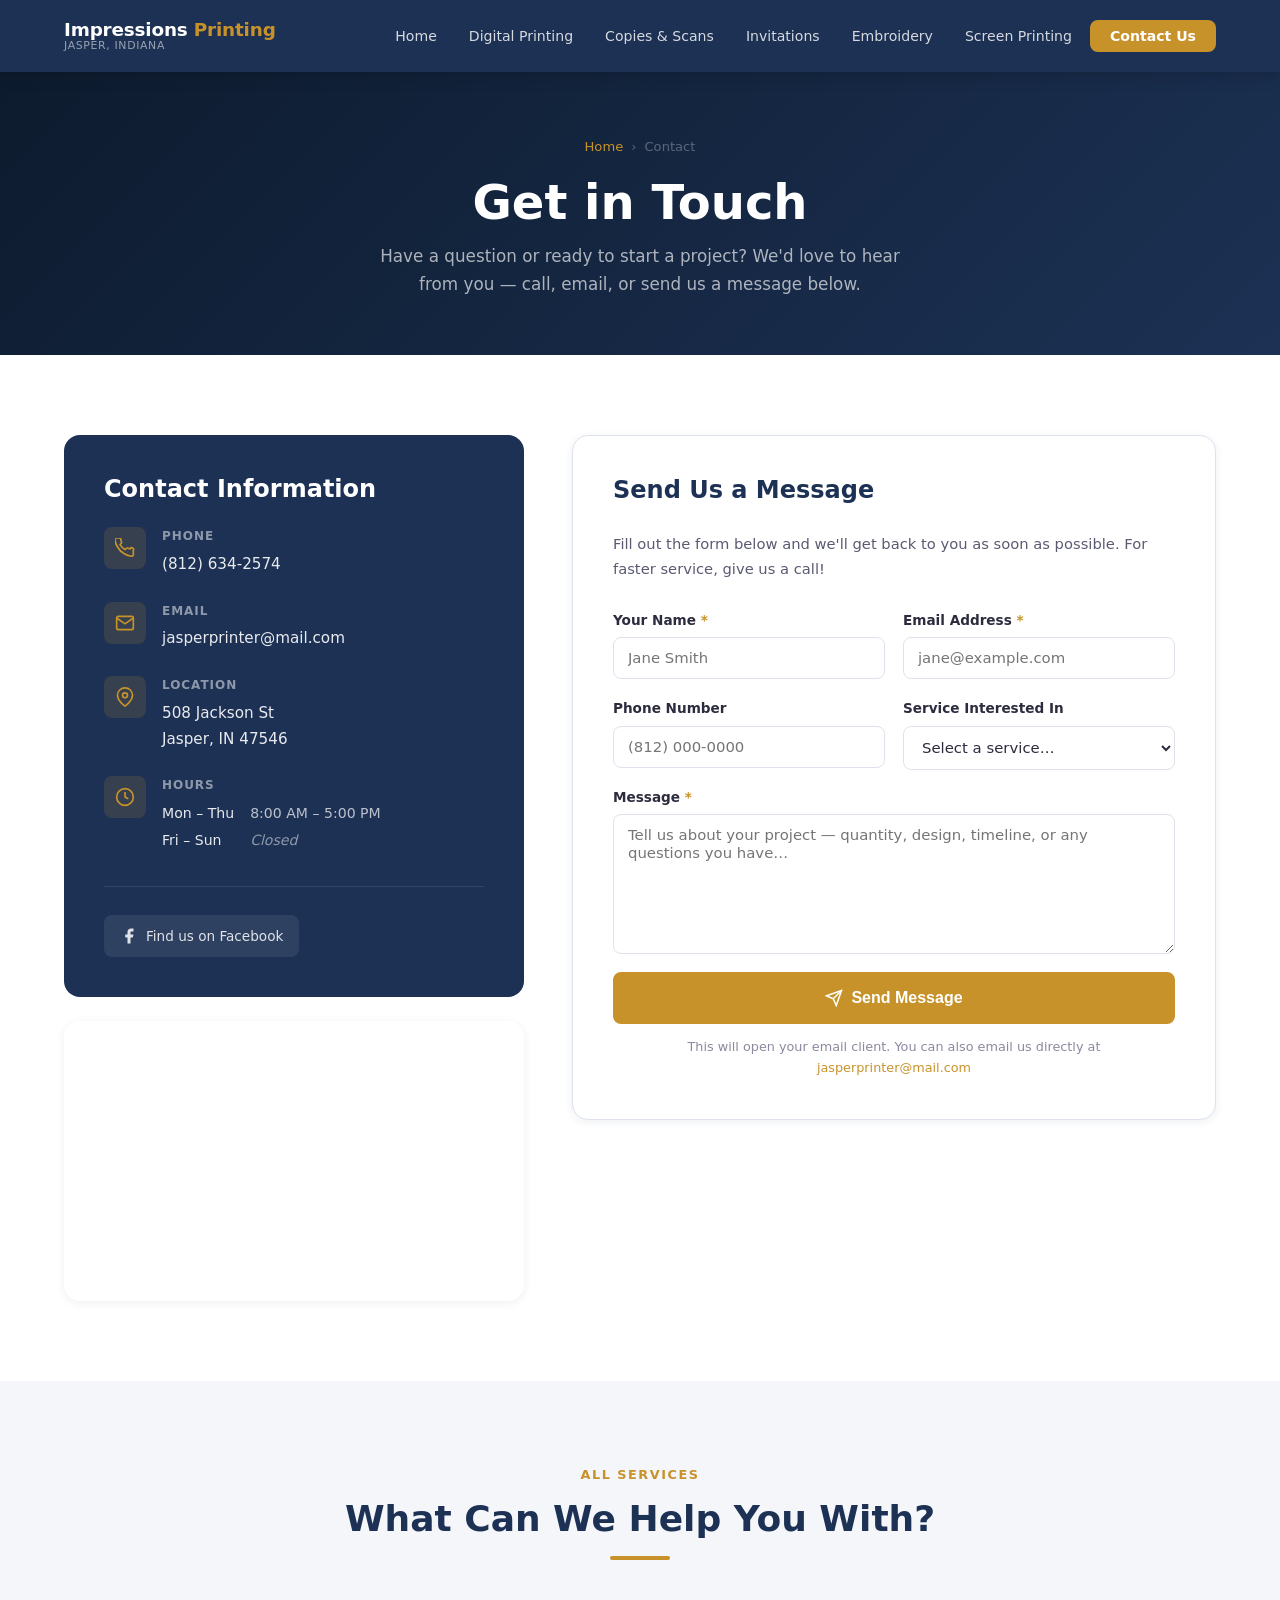
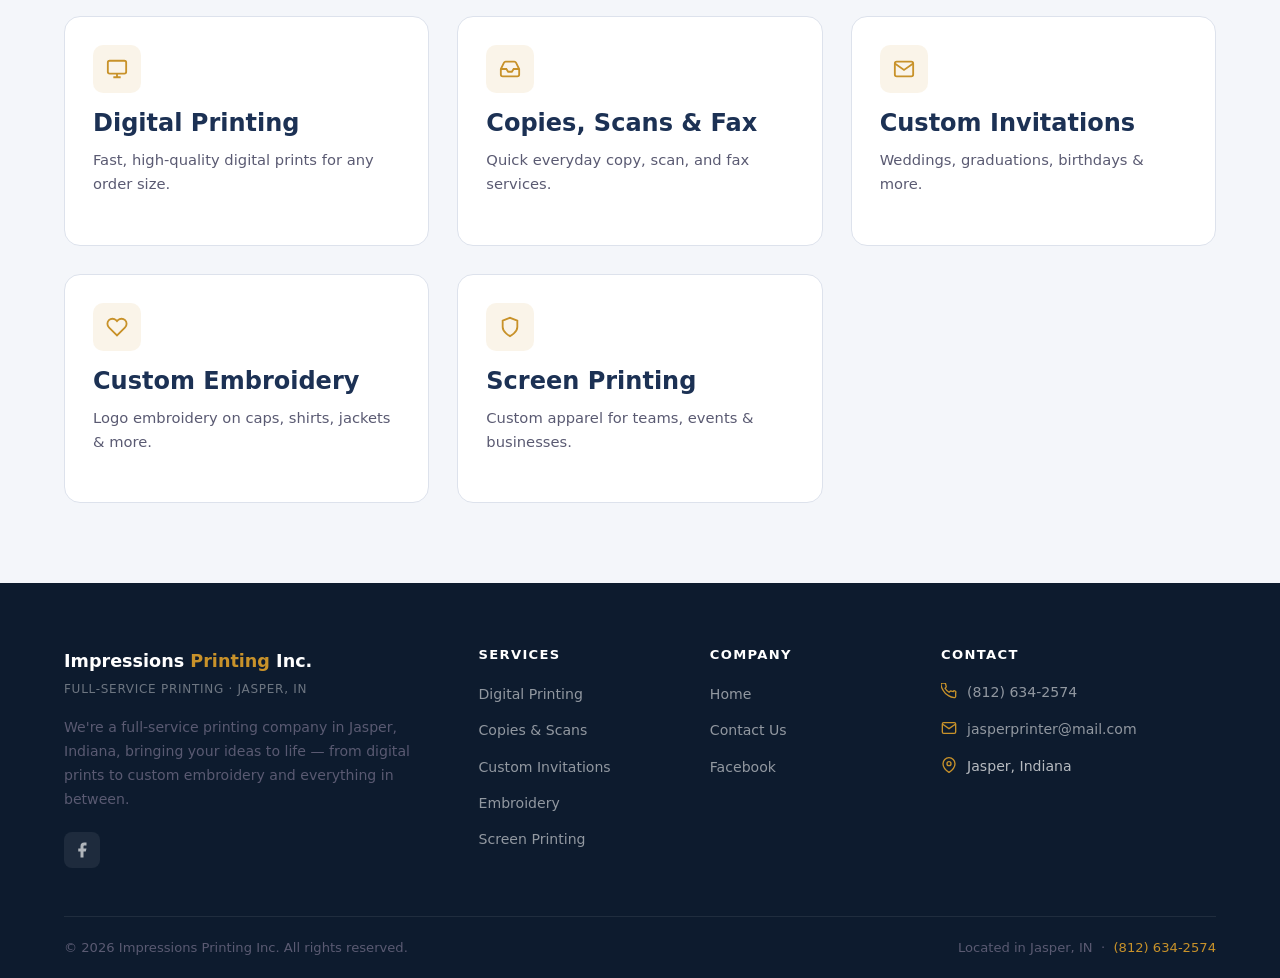
==== contact.html @ 78465566 "Add files via upload" ====
<!DOCTYPE html>
<html lang="en">
<head>
  <meta charset="UTF-8" />
  <meta name="viewport" content="width=device-width, initial-scale=1.0" />
  <title>Contact Us — Impressions Printing Inc.</title>
  <meta name="description" content="Contact Impressions Printing Inc. in Jasper, IN. Call (812) 634-2574, email jasperprinter@mail.com, or send us a message online." />
  <link rel="stylesheet" href="css/style.css" />
  <link rel="stylesheet" href="css/contact.css" />
</head>
<body>

  <!-- ── Navigation ──────────────────────────────────────── -->
  <nav class="nav" role="navigation" aria-label="Main navigation">
    <div class="container nav__inner">
      <a href="index.html" class="nav__brand">
        <span class="nav__brand-name">Impressions <span>Printing</span></span>
        <span class="nav__brand-tagline">Jasper, Indiana</span>
      </a>
      <ul class="nav__links" role="list">
        <li><a href="index.html">Home</a></li>
        <li><a href="digital-printing.html">Digital Printing</a></li>
        <li><a href="copies-scans-fax.html">Copies &amp; Scans</a></li>
        <li><a href="invitations.html">Invitations</a></li>
        <li><a href="embroidery.html">Embroidery</a></li>
        <li><a href="screen-printing.html">Screen Printing</a></li>
        <li><a href="contact.html" class="nav__cta active">Contact Us</a></li>
      </ul>
      <button class="nav__hamburger" id="hamburger" aria-label="Open menu" aria-expanded="false">
        <span></span><span></span><span></span>
      </button>
    </div>
  </nav>
  <div class="nav__mobile" id="mobileNav">
    <a href="index.html">Home</a>
    <a href="digital-printing.html">Digital Printing</a>
    <a href="copies-scans-fax.html">Copies &amp; Scans</a>
    <a href="invitations.html">Invitations</a>
    <a href="embroidery.html">Embroidery</a>
    <a href="screen-printing.html">Screen Printing</a>
    <a href="contact.html" class="active">Contact Us</a>
  </div>

  <!-- ── Page Hero ───────────────────────────────────────── -->
  <section class="page-hero">
    <div class="container">
      <nav class="breadcrumb" aria-label="Breadcrumb">
        <a href="index.html">Home</a>
        <span>›</span>
        <span>Contact</span>
      </nav>
      <h1>Get in Touch</h1>
      <p class="page-hero__sub">Have a question or ready to start a project? We'd love to hear from you — call, email, or send us a message below.</p>
    </div>
  </section>

  <!-- ── Contact Layout ──────────────────────────────────── -->
  <section class="section">
    <div class="container">
      <div class="contact-layout">

        <!-- Contact Info -->
        <div class="fade-in">
          <div class="contact-info-card">
            <h3>Contact Information</h3>

            <div class="contact-info-item">
              <div class="contact-info-item__icon">
                <svg width="20" height="20" fill="none" stroke="currentColor" stroke-width="2" viewBox="0 0 24 24"><path d="M22 16.92v3a2 2 0 01-2.18 2 19.79 19.79 0 01-8.63-3.07A19.5 19.5 0 013.07 10.8 19.79 19.79 0 01-.01 2.18 2 2 0 012 0h3a2 2 0 012 1.72c.127.96.361 1.903.7 2.81a2 2 0 01-.45 2.11L6.09 7.91a16 16 0 006 6l1.27-1.27a2 2 0 012.11-.45c.907.339 1.85.573 2.81.7A2 2 0 0122 14.92v2z"/></svg>
              </div>
              <div class="contact-info-item__content">
                <label>Phone</label>
                <a href="tel:8126342574">(812) 634-2574</a>
              </div>
            </div>

            <div class="contact-info-item">
              <div class="contact-info-item__icon">
                <svg width="20" height="20" fill="none" stroke="currentColor" stroke-width="2" viewBox="0 0 24 24"><path d="M4 4h16c1.1 0 2 .9 2 2v12c0 1.1-.9 2-2 2H4c-1.1 0-2-.9-2-2V6c0-1.1.9-2 2-2z"/><polyline points="22,6 12,13 2,6"/></svg>
              </div>
              <div class="contact-info-item__content">
                <label>Email</label>
                <a href="mailto:jasperprinter@mail.com">jasperprinter@mail.com</a>
              </div>
            </div>

            <div class="contact-info-item">
              <div class="contact-info-item__icon">
                <svg width="20" height="20" fill="none" stroke="currentColor" stroke-width="2" viewBox="0 0 24 24"><path d="M21 10c0 7-9 13-9 13s-9-6-9-13a9 9 0 0118 0z"/><circle cx="12" cy="10" r="3"/></svg>
              </div>
              <div class="contact-info-item__content">
                <label>Location</label>
                <a href="https://maps.google.com/?q=508+Jackson+St,+Jasper,+IN+47546" target="_blank" rel="noopener" style="color:rgba(255,255,255,0.9); line-height:1.5;">
                  508 Jackson St<br>Jasper, IN 47546
                </a>
              </div>
            </div>

            <div class="contact-info-item">
              <div class="contact-info-item__icon">
                <svg width="20" height="20" fill="none" stroke="currentColor" stroke-width="2" viewBox="0 0 24 24"><circle cx="12" cy="12" r="10"/><polyline points="12 6 12 12 16 14"/></svg>
              </div>
              <div class="contact-info-item__content">
                <label>Hours</label>
                <table style="font-size:0.88rem; border-collapse:collapse; line-height:1.9;">
                  <tr><td style="color:rgba(255,255,255,0.9); padding-right:16px;">Mon – Thu</td><td style="color:rgba(255,255,255,0.7);">8:00 AM – 5:00 PM</td></tr>
                  <tr><td style="color:rgba(255,255,255,0.9);">Fri – Sun</td><td style="color:rgba(255,255,255,0.5); font-style:italic;">Closed</td></tr>
                </table>
              </div>
            </div>

            <div class="social-row">
              <a href="https://www.facebook.com/jasperprinter" target="_blank" rel="noopener" class="social-btn">
                <svg width="18" height="18" fill="currentColor" viewBox="0 0 24 24"><path d="M18 2h-3a5 5 0 00-5 5v3H7v4h3v8h4v-8h3l1-4h-4V7a1 1 0 011-1h3z"/></svg>
                Find us on Facebook
              </a>
            </div>
          </div>

          <!-- Google Maps Embed (no API key required) -->
          <div style="margin-top: 24px; border-radius: var(--radius-lg); overflow: hidden; box-shadow: var(--shadow-sm);">
            <iframe
              src="https://www.google.com/maps?q=508+Jackson+St,+Jasper,+IN+47546&output=embed"
              width="100%"
              height="280"
              style="border:0; display:block;"
              allowfullscreen=""
              loading="lazy"
              referrerpolicy="no-referrer-when-downgrade"
              title="Impressions Printing Inc. — 508 Jackson St, Jasper, IN">
            </iframe>
          </div>
        </div>

        <!-- Contact Form -->
        <div class="contact-form-card fade-in">
          <h3>Send Us a Message</h3>
          <p style="margin-bottom: 28px; font-size: 0.92rem;">Fill out the form below and we'll get back to you as soon as possible. For faster service, give us a call!</p>

          <form id="contactForm" novalidate>
            <div class="form-row">
              <div class="form-group">
                <label for="name">Your Name <span style="color: var(--accent)">*</span></label>
                <input type="text" id="name" name="name" placeholder="Jane Smith" required autocomplete="name" />
              </div>
              <div class="form-group">
                <label for="email">Email Address <span style="color: var(--accent)">*</span></label>
                <input type="email" id="email" name="email" placeholder="jane@example.com" required autocomplete="email" />
              </div>
            </div>

            <div class="form-row">
              <div class="form-group">
                <label for="phone">Phone Number</label>
                <input type="tel" id="phone" name="phone" placeholder="(812) 000-0000" autocomplete="tel" />
              </div>
              <div class="form-group">
                <label for="service">Service Interested In</label>
                <select id="service" name="service">
                  <option value="" disabled selected>Select a service…</option>
                  <option value="Digital Printing">Digital Printing</option>
                  <option value="Copies / Scans / Fax">Copies, Scans &amp; Fax</option>
                  <option value="Custom Invitations">Custom Invitations</option>
                  <option value="Embroidery">Embroidery</option>
                  <option value="Screen Printing">Screen Printing</option>
                  <option value="Other">Other / General Inquiry</option>
                </select>
              </div>
            </div>

            <div class="form-group">
              <label for="message">Message <span style="color: var(--accent)">*</span></label>
              <textarea id="message" name="message" placeholder="Tell us about your project — quantity, design, timeline, or any questions you have…" required></textarea>
            </div>

            <div class="form-submit">
              <button type="submit" class="btn btn-primary" style="width: 100%; justify-content: center; padding: 15px 32px; font-size: 1rem;">
                <svg width="18" height="18" fill="none" stroke="currentColor" stroke-width="2" viewBox="0 0 24 24"><line x1="22" y1="2" x2="11" y2="13"/><polygon points="22 2 15 22 11 13 2 9 22 2"/></svg>
                Send Message
              </button>
            </div>

            <p style="font-size: 0.8rem; color: var(--text-light); margin-top: 12px; text-align: center;">
              This will open your email client. You can also email us directly at <a href="mailto:jasperprinter@mail.com" style="color: var(--accent)">jasperprinter@mail.com</a>
            </p>
          </form>
        </div>

      </div>
    </div>
  </section>

  <!-- ── Services Reminder ───────────────────────────────── -->
  <section class="section section--light">
    <div class="container">
      <div class="section-header fade-in">
        <span class="eyebrow">All Services</span>
        <h2>What Can We Help You With?</h2>
        <div class="divider"></div>
      </div>
      <div class="services-grid">
        <a href="digital-printing.html" class="service-card fade-in" style="text-decoration:none;">
          <div class="service-card__body">
            <div class="service-card__icon"><svg width="22" height="22" fill="none" stroke="currentColor" stroke-width="2" viewBox="0 0 24 24"><rect x="2" y="3" width="20" height="14" rx="2"/><path d="M8 21h8M12 17v4"/></svg></div>
            <h3>Digital Printing</h3>
            <p>Fast, high-quality digital prints for any order size.</p>
          </div>
        </a>
        <a href="copies-scans-fax.html" class="service-card fade-in" style="text-decoration:none;">
          <div class="service-card__body">
            <div class="service-card__icon"><svg width="22" height="22" fill="none" stroke="currentColor" stroke-width="2" viewBox="0 0 24 24"><polyline points="22 12 16 12 14 15 10 15 8 12 2 12"/><path d="M5.45 5.11L2 12v6a2 2 0 002 2h16a2 2 0 002-2v-6l-3.45-6.89A2 2 0 0016.76 4H7.24a2 2 0 00-1.79 1.11z"/></svg></div>
            <h3>Copies, Scans &amp; Fax</h3>
            <p>Quick everyday copy, scan, and fax services.</p>
          </div>
        </a>
        <a href="invitations.html" class="service-card fade-in" style="text-decoration:none;">
          <div class="service-card__body">
            <div class="service-card__icon"><svg width="22" height="22" fill="none" stroke="currentColor" stroke-width="2" viewBox="0 0 24 24"><path d="M4 4h16c1.1 0 2 .9 2 2v12c0 1.1-.9 2-2 2H4c-1.1 0-2-.9-2-2V6c0-1.1.9-2 2-2z"/><polyline points="22,6 12,13 2,6"/></svg></div>
            <h3>Custom Invitations</h3>
            <p>Weddings, graduations, birthdays &amp; more.</p>
          </div>
        </a>
        <a href="embroidery.html" class="service-card fade-in" style="text-decoration:none;">
          <div class="service-card__body">
            <div class="service-card__icon"><svg width="22" height="22" fill="none" stroke="currentColor" stroke-width="2" viewBox="0 0 24 24"><path d="M20.84 4.61a5.5 5.5 0 00-7.78 0L12 5.67l-1.06-1.06a5.5 5.5 0 00-7.78 7.78l1.06 1.06L12 21.23l7.78-7.78 1.06-1.06a5.5 5.5 0 000-7.78z"/></svg></div>
            <h3>Custom Embroidery</h3>
            <p>Logo embroidery on caps, shirts, jackets &amp; more.</p>
          </div>
        </a>
        <a href="screen-printing.html" class="service-card fade-in" style="text-decoration:none;">
          <div class="service-card__body">
            <div class="service-card__icon"><svg width="22" height="22" fill="none" stroke="currentColor" stroke-width="2" viewBox="0 0 24 24"><path d="M12 22s8-4 8-10V5l-8-3-8 3v7c0 6 8 10 8 10z"/></svg></div>
            <h3>Screen Printing</h3>
            <p>Custom apparel for teams, events &amp; businesses.</p>
          </div>
        </a>
      </div>
    </div>
  </section>

  <!-- ── Footer ──────────────────────────────────────────── -->
  <footer class="footer">
    <div class="container">
      <div class="footer__grid">
        <div>
          <div class="footer__brand-name">Impressions <span>Printing</span> Inc.</div>
          <div class="footer__brand-tagline">Full-Service Printing · Jasper, IN</div>
          <p class="footer__about">We're a full-service printing company in Jasper, Indiana, bringing your ideas to life — from digital prints to custom embroidery and everything in between.</p>
          <div class="footer__social">
            <a href="https://www.facebook.com/jasperprinter" target="_blank" rel="noopener" aria-label="Find us on Facebook">
              <svg width="18" height="18" fill="currentColor" viewBox="0 0 24 24"><path d="M18 2h-3a5 5 0 00-5 5v3H7v4h3v8h4v-8h3l1-4h-4V7a1 1 0 011-1h3z"/></svg>
            </a>
          </div>
        </div>
        <div class="footer__col">
          <h5>Services</h5>
          <ul class="footer__links">
            <li><a href="digital-printing.html">Digital Printing</a></li>
            <li><a href="copies-scans-fax.html">Copies &amp; Scans</a></li>
            <li><a href="invitations.html">Custom Invitations</a></li>
            <li><a href="embroidery.html">Embroidery</a></li>
            <li><a href="screen-printing.html">Screen Printing</a></li>
          </ul>
        </div>
        <div class="footer__col">
          <h5>Company</h5>
          <ul class="footer__links">
            <li><a href="index.html">Home</a></li>
            <li><a href="contact.html">Contact Us</a></li>
            <li><a href="https://www.facebook.com/jasperprinter" target="_blank" rel="noopener">Facebook</a></li>
          </ul>
        </div>
        <div class="footer__col">
          <h5>Contact</h5>
          <div class="footer__contact-item">
            <svg width="16" height="16" fill="none" stroke="currentColor" stroke-width="2" viewBox="0 0 24 24"><path d="M22 16.92v3a2 2 0 01-2.18 2 19.79 19.79 0 01-8.63-3.07A19.5 19.5 0 013.07 10.8 19.79 19.79 0 01-.01 2.18 2 2 0 012 0h3a2 2 0 012 1.72c.127.96.361 1.903.7 2.81a2 2 0 01-.45 2.11L6.09 7.91a16 16 0 006 6l1.27-1.27a2 2 0 012.11-.45c.907.339 1.85.573 2.81.7A2 2 0 0122 14.92v2z"/></svg>
            <a href="tel:8126342574">(812) 634-2574</a>
          </div>
          <div class="footer__contact-item">
            <svg width="16" height="16" fill="none" stroke="currentColor" stroke-width="2" viewBox="0 0 24 24"><path d="M4 4h16c1.1 0 2 .9 2 2v12c0 1.1-.9 2-2 2H4c-1.1 0-2-.9-2-2V6c0-1.1.9-2 2-2z"/><polyline points="22,6 12,13 2,6"/></svg>
            <a href="mailto:jasperprinter@mail.com">jasperprinter@mail.com</a>
          </div>
          <div class="footer__contact-item">
            <svg width="16" height="16" fill="none" stroke="currentColor" stroke-width="2" viewBox="0 0 24 24"><path d="M21 10c0 7-9 13-9 13s-9-6-9-13a9 9 0 0118 0z"/><circle cx="12" cy="10" r="3"/></svg>
            <span>Jasper, Indiana</span>
          </div>
        </div>
      </div>
      <div class="footer__bottom">
        <p>&copy; 2026 Impressions Printing Inc. All rights reserved.</p>
        <p>Located in Jasper, IN &nbsp;·&nbsp; <a href="tel:8126342574" style="color: var(--accent)">(812) 634-2574</a></p>
      </div>
    </div>
  </footer>

  <script src="js/main.js"></script>
</body>
</html>
---- css/style.css ----
/* ============================================================
   Impressions Printing Inc. — Shared Stylesheet
   Used across all pages. Page-specific styles live in their
   own files: index.css, contact.css, embroidery.css, etc.
   ============================================================ */

/* ── Variables ─────────────────────────────────────────────── */
:root {
  --primary:        #1C3154;
  --primary-hover:  #243D68;
  --accent:         #C8922A;
  --accent-hover:   #DDA535;
  --dark:           #0D1B2E;
  --text:           #2C2C3E;
  --text-secondary: #5A5A72;
  --text-light:     #8A8AA0;
  --bg:             #FFFFFF;
  --bg-light:       #F4F6FA;
  --bg-mid:         #E8EDF5;
  --border:         #DDE2EC;
  --shadow-sm:      0 2px 8px rgba(28,49,84,0.08);
  --shadow-md:      0 4px 24px rgba(28,49,84,0.13);
  --shadow-lg:      0 8px 48px rgba(28,49,84,0.18);
  --radius:         8px;
  --radius-lg:      16px;
  --transition:     0.25s ease;
  --nav-height:     72px;
  --max-width:      1200px;
}

/* ── Reset & Base ───────────────────────────────────────────── */
*, *::before, *::after { box-sizing: border-box; margin: 0; padding: 0; }

html { scroll-behavior: smooth; font-size: 16px; }

body {
  font-family: 'Segoe UI', system-ui, -apple-system, sans-serif;
  color: var(--text);
  background: var(--bg);
  line-height: 1.65;
  -webkit-font-smoothing: antialiased;
  padding-top: var(--nav-height);
}

img { max-width: 100%; height: auto; display: block; }
a  { color: inherit; text-decoration: none; }
ul { list-style: none; }

/* ── Typography ─────────────────────────────────────────────── */
h1, h2, h3, h4, h5 {
  font-weight: 700;
  line-height: 1.2;
  color: var(--primary);
}
h1 { font-size: clamp(2rem, 5vw, 3rem); }
h2 { font-size: clamp(1.5rem, 3.5vw, 2.25rem); }
h3 { font-size: clamp(1.1rem, 2.5vw, 1.5rem); }
h4 { font-size: 1.1rem; }
p  { color: var(--text-secondary); }

/* ── Utilities ──────────────────────────────────────────────── */
.container {
  width: 100%;
  max-width: var(--max-width);
  margin: 0 auto;
  padding: 0 24px;
}

.section { padding: 80px 0; }
.section--light { background: var(--bg-light); }
.section--dark  { background: var(--dark); color: #fff; }
.section--dark h2, .section--dark h3 { color: #fff; }
.section--dark p { color: rgba(255,255,255,0.75); }

.section-header {
  text-align: center;
  margin-bottom: 56px;
}
.section-header .eyebrow {
  display: inline-block;
  font-size: 0.8rem;
  font-weight: 700;
  letter-spacing: 0.12em;
  text-transform: uppercase;
  color: var(--accent);
  margin-bottom: 12px;
}
.section-header h2 { margin-bottom: 16px; }
.section-header p  { max-width: 600px; margin: 0 auto; }

.divider {
  width: 60px;
  height: 4px;
  background: var(--accent);
  border-radius: 2px;
  margin: 16px auto 0;
}

/* ── Buttons ────────────────────────────────────────────────── */
.btn {
  display: inline-flex;
  align-items: center;
  gap: 8px;
  padding: 14px 32px;
  border-radius: var(--radius);
  font-weight: 600;
  font-size: 0.95rem;
  cursor: pointer;
  border: 2px solid transparent;
  transition: var(--transition);
  white-space: nowrap;
}
.btn-primary {
  background: var(--accent);
  color: #fff;
  border-color: var(--accent);
}
.btn-primary:hover {
  background: var(--accent-hover);
  border-color: var(--accent-hover);
  transform: translateY(-1px);
  box-shadow: var(--shadow-md);
}
.btn-outline {
  background: transparent;
  color: #fff;
  border-color: rgba(255,255,255,0.6);
}
.btn-outline:hover {
  background: rgba(255,255,255,0.12);
  border-color: #fff;
}
.btn-outline-dark {
  background: transparent;
  color: var(--primary);
  border-color: var(--primary);
}
.btn-outline-dark:hover {
  background: var(--primary);
  color: #fff;
}

/* ── Image Placeholders ─────────────────────────────────────── */
.img-placeholder {
  background: var(--bg-mid);
  display: flex;
  flex-direction: column;
  align-items: center;
  justify-content: center;
  gap: 10px;
  color: var(--text-light);
  font-size: 0.85rem;
  font-weight: 500;
  border-radius: var(--radius);
  border: 2px dashed var(--border);
  text-align: center;
  padding: 24px;
}
.img-placeholder svg { opacity: 0.4; }
.img-placeholder span { opacity: 0.6; }

/* ── Navigation ─────────────────────────────────────────────── */
.nav {
  position: fixed;
  top: 0;
  left: 0;
  right: 0;
  z-index: 1000;
  height: var(--nav-height);
  background: var(--primary);
  box-shadow: 0 2px 16px rgba(0,0,0,0.18);
  transition: var(--transition);
}
.nav__inner {
  display: flex;
  align-items: center;
  justify-content: space-between;
  height: 100%;
}
.nav__brand {
  display: flex;
  flex-direction: column;
  line-height: 1.15;
}
.nav__brand-name {
  font-size: 1.15rem;
  font-weight: 800;
  color: #fff;
  letter-spacing: -0.01em;
}
.nav__brand-name span { color: var(--accent); }
.nav__brand-tagline {
  font-size: 0.68rem;
  color: rgba(255,255,255,0.55);
  letter-spacing: 0.06em;
  text-transform: uppercase;
}
.nav__links {
  display: flex;
  align-items: center;
  gap: 4px;
}
.nav__links a {
  padding: 8px 14px;
  border-radius: 6px;
  font-size: 0.88rem;
  font-weight: 500;
  color: rgba(255,255,255,0.82);
  transition: var(--transition);
  white-space: nowrap;
}
.nav__links a:hover,
.nav__links a.active {
  color: #fff;
  background: rgba(255,255,255,0.1);
}
.nav__links a.active { color: var(--accent); }
.nav__cta {
  padding: 8px 20px !important;
  background: var(--accent) !important;
  color: #fff !important;
  border-radius: var(--radius) !important;
  font-weight: 600 !important;
}
.nav__cta:hover {
  background: var(--accent-hover) !important;
  transform: translateY(-1px);
}
.nav__hamburger {
  display: none;
  flex-direction: column;
  gap: 5px;
  cursor: pointer;
  padding: 6px;
  background: none;
  border: none;
}
.nav__hamburger span {
  display: block;
  width: 24px;
  height: 2px;
  background: #fff;
  border-radius: 2px;
  transition: var(--transition);
}
.nav__hamburger.open span:nth-child(1) { transform: translateY(7px) rotate(45deg); }
.nav__hamburger.open span:nth-child(2) { opacity: 0; }
.nav__hamburger.open span:nth-child(3) { transform: translateY(-7px) rotate(-45deg); }
.nav__mobile {
  display: none;
  position: fixed;
  top: var(--nav-height);
  left: 0;
  right: 0;
  background: var(--dark);
  padding: 16px 24px 24px;
  flex-direction: column;
  gap: 4px;
  box-shadow: var(--shadow-lg);
  z-index: 999;
}
.nav__mobile.open { display: flex; }
.nav__mobile a {
  padding: 12px 16px;
  border-radius: var(--radius);
  color: rgba(255,255,255,0.85);
  font-weight: 500;
  transition: var(--transition);
  border-bottom: 1px solid rgba(255,255,255,0.06);
}
.nav__mobile a:last-child { border-bottom: none; }
.nav__mobile a:hover, .nav__mobile a.active {
  background: rgba(255,255,255,0.08);
  color: var(--accent);
}

/* ── Inner Page Hero ────────────────────────────────────────── */
/* Full homepage hero lives in index.css */
.page-hero {
  background: linear-gradient(135deg, var(--dark) 0%, var(--primary) 100%);
  padding: 64px 0 56px;
  text-align: center;
}
.page-hero h1 { color: #fff; margin-bottom: 12px; }
.page-hero .page-hero__sub {
  color: rgba(255,255,255,0.65);
  font-size: 1.05rem;
  max-width: 540px;
  margin: 0 auto;
}
.page-hero .breadcrumb {
  display: flex;
  align-items: center;
  justify-content: center;
  gap: 8px;
  font-size: 0.82rem;
  color: rgba(255,255,255,0.5);
  margin-bottom: 16px;
}
.page-hero .breadcrumb a { color: var(--accent); }
.page-hero .breadcrumb span { color: rgba(255,255,255,0.3); }

/* ── Service Cards ──────────────────────────────────────────── */
/* Used on: index, digital-printing, copies-scans-fax, invitations, embroidery, contact */
.services-grid {
  display: grid;
  grid-template-columns: repeat(auto-fill, minmax(280px, 1fr));
  gap: 28px;
}
.service-card {
  background: var(--bg);
  border: 1px solid var(--border);
  border-radius: var(--radius-lg);
  overflow: hidden;
  transition: var(--transition);
  display: flex;
  flex-direction: column;
}
.service-card:hover {
  transform: translateY(-4px);
  box-shadow: var(--shadow-lg);
  border-color: rgba(200,146,42,0.3);
}
.service-card__image {
  height: 200px;
  overflow: hidden;
}
.service-card__image .img-placeholder {
  height: 100%;
  border-radius: 0;
  border: none;
}
.service-card__body { padding: 28px; flex: 1; display: flex; flex-direction: column; }
.service-card__icon {
  width: 48px;
  height: 48px;
  background: rgba(200,146,42,0.1);
  border-radius: 10px;
  display: flex;
  align-items: center;
  justify-content: center;
  margin-bottom: 16px;
  color: var(--accent);
}
.service-card__body h3 { margin-bottom: 10px; }
.service-card__body p  { font-size: 0.92rem; flex: 1; margin-bottom: 20px; }
.service-card__link {
  display: inline-flex;
  align-items: center;
  gap: 6px;
  font-size: 0.88rem;
  font-weight: 600;
  color: var(--accent);
  transition: var(--transition);
}
.service-card__link:hover { gap: 10px; }

/* ── Feature Row ────────────────────────────────────────────── */
/* Used on: index, digital-printing, copies-scans-fax, invitations, embroidery, screen-printing */
.feature-row {
  display: flex;
  align-items: center;
  gap: 64px;
  margin-bottom: 80px;
}
.feature-row:last-child { margin-bottom: 0; }
.feature-row--reverse { flex-direction: row-reverse; }
.feature-row__image {
  flex: 0 0 420px;
  height: 320px;
}
.feature-row__image .img-placeholder { height: 100%; }
.feature-row__content { flex: 1; }
.feature-row__content .eyebrow {
  display: inline-block;
  font-size: 0.78rem;
  font-weight: 700;
  letter-spacing: 0.1em;
  text-transform: uppercase;
  color: var(--accent);
  margin-bottom: 12px;
}
.feature-row__content h2 { margin-bottom: 16px; }
.feature-row__content p  { margin-bottom: 16px; }
.feature-row__content p:last-of-type { margin-bottom: 24px; }

/* ── Icon List ──────────────────────────────────────────────── */
/* Used on: index, digital-printing, invitations, embroidery, screen-printing */
.icon-list {
  display: flex;
  flex-direction: column;
  gap: 14px;
  margin: 24px 0;
}
.icon-list li {
  display: flex;
  align-items: flex-start;
  gap: 12px;
  font-size: 0.95rem;
  color: var(--text-secondary);
}
.icon-list li svg {
  color: var(--accent);
  flex-shrink: 0;
  margin-top: 2px;
}

/* ── Process Steps ──────────────────────────────────────────── */
/* Used on: digital-printing, invitations */
.process-steps {
  display: grid;
  grid-template-columns: repeat(auto-fit, minmax(200px, 1fr));
  gap: 24px;
  counter-reset: steps;
}
.process-step {
  text-align: center;
  padding: 32px 24px;
  background: var(--bg);
  border: 1px solid var(--border);
  border-radius: var(--radius-lg);
  position: relative;
}
.process-step__number {
  width: 48px;
  height: 48px;
  background: var(--primary);
  color: #fff;
  border-radius: 50%;
  display: flex;
  align-items: center;
  justify-content: center;
  font-weight: 800;
  font-size: 1.1rem;
  margin: 0 auto 16px;
}
.process-step h4 { margin-bottom: 8px; }
.process-step p  { font-size: 0.88rem; }

/* ── Tag List ───────────────────────────────────────────────── */
/* Used on: embroidery, screen-printing */
.tag-list {
  display: flex;
  flex-wrap: wrap;
  gap: 10px;
  margin: 20px 0;
}
.tag {
  display: inline-flex;
  align-items: center;
  gap: 6px;
  background: var(--bg-light);
  border: 1px solid var(--border);
  border-radius: 100px;
  padding: 7px 16px;
  font-size: 0.85rem;
  font-weight: 500;
  color: var(--text);
  transition: var(--transition);
}
.tag svg { color: var(--accent); }
.tag:hover {
  background: rgba(200,146,42,0.08);
  border-color: rgba(200,146,42,0.3);
  color: var(--primary);
}

/* ── CTA Banner ─────────────────────────────────────────────── */
/* Used on all inner pages */
.cta-banner {
  background: linear-gradient(135deg, var(--accent) 0%, #9e6b17 100%);
  padding: 72px 0;
  text-align: center;
}
.cta-banner h2  { color: #fff; margin-bottom: 14px; }
.cta-banner p   { color: rgba(255,255,255,0.82); margin-bottom: 32px; max-width: 520px; margin-left: auto; margin-right: auto; }
.cta-banner .btn-primary { background: #fff; color: var(--accent); border-color: #fff; }
.cta-banner .btn-primary:hover { background: rgba(255,255,255,0.9); }
.cta-banner .btn-outline { border-color: rgba(255,255,255,0.6); color: #fff; }
.cta-banner__actions { display: flex; justify-content: center; gap: 16px; flex-wrap: wrap; }

/* ── Footer ─────────────────────────────────────────────────── */
.footer {
  background: var(--dark);
  color: rgba(255,255,255,0.7);
  padding: 64px 0 0;
}
.footer__grid {
  display: grid;
  grid-template-columns: 2fr 1fr 1fr 1.5fr;
  gap: 48px;
  padding-bottom: 48px;
  border-bottom: 1px solid rgba(255,255,255,0.08);
}
.footer__brand-name {
  font-size: 1.1rem;
  font-weight: 800;
  color: #fff;
  margin-bottom: 4px;
}
.footer__brand-name span { color: var(--accent); }
.footer__brand-tagline {
  font-size: 0.75rem;
  color: rgba(255,255,255,0.4);
  letter-spacing: 0.06em;
  text-transform: uppercase;
  margin-bottom: 16px;
}
.footer__about { font-size: 0.88rem; line-height: 1.7; }
.footer__social {
  display: flex;
  gap: 10px;
  margin-top: 20px;
}
.footer__social a {
  width: 36px;
  height: 36px;
  background: rgba(255,255,255,0.07);
  border-radius: 8px;
  display: flex;
  align-items: center;
  justify-content: center;
  color: rgba(255,255,255,0.65);
  transition: var(--transition);
}
.footer__social a:hover { background: var(--accent); color: #fff; }
.footer__col h5 {
  color: #fff;
  font-size: 0.82rem;
  text-transform: uppercase;
  letter-spacing: 0.1em;
  margin-bottom: 18px;
}
.footer__links {
  display: flex;
  flex-direction: column;
  gap: 10px;
}
.footer__links a {
  font-size: 0.88rem;
  color: rgba(255,255,255,0.55);
  transition: var(--transition);
}
.footer__links a:hover { color: var(--accent); padding-left: 4px; }
.footer__contact-item {
  display: flex;
  align-items: flex-start;
  gap: 10px;
  font-size: 0.88rem;
  margin-bottom: 14px;
}
.footer__contact-item svg { color: var(--accent); flex-shrink: 0; margin-top: 2px; }
.footer__contact-item a { color: rgba(255,255,255,0.55); transition: var(--transition); }
.footer__contact-item a:hover { color: var(--accent); }
.footer__bottom {
  padding: 20px 0;
  display: flex;
  align-items: center;
  justify-content: space-between;
  flex-wrap: wrap;
  gap: 12px;
}
.footer__bottom p { font-size: 0.82rem; }

/* ── Shared Responsive ──────────────────────────────────────── */
@media (max-width: 1024px) {
  .feature-row__image { flex: 0 0 340px; }
  .footer__grid { grid-template-columns: 1fr 1fr; }
}

@media (max-width: 768px) {
  :root { --nav-height: 64px; }
  .section { padding: 56px 0; }
  .nav__links { display: none; }
  .nav__hamburger { display: flex; }
  .feature-row,
  .feature-row--reverse { flex-direction: column; }
  .feature-row__image { flex: none; width: 100%; height: 240px; }
  .footer__grid { grid-template-columns: 1fr; gap: 36px; }
  .footer__bottom { flex-direction: column; text-align: center; }
}

@media (max-width: 480px) {
  .container { padding: 0 16px; }
  .cta-banner__actions { flex-direction: column; align-items: center; }
}
---- css/contact.css ----
/* ============================================================
   contact.css — Contact Page Styles
   ============================================================ */

/* ── Contact Layout ─────────────────────────────────────────── */
.contact-layout {
  display: grid;
  grid-template-columns: 1fr 1.4fr;
  gap: 48px;
  align-items: start;
}

/* ── Contact Info Card ──────────────────────────────────────── */
.contact-info-card {
  background: var(--primary);
  border-radius: var(--radius-lg);
  padding: 40px;
  color: #fff;
}
.contact-info-card h3 { color: #fff; margin-bottom: 24px; }

.contact-info-item {
  display: flex;
  align-items: flex-start;
  gap: 16px;
  margin-bottom: 24px;
}
.contact-info-item:last-child { margin-bottom: 0; }
.contact-info-item__icon {
  width: 42px;
  height: 42px;
  background: rgba(200,146,42,0.15);
  border-radius: 8px;
  display: flex;
  align-items: center;
  justify-content: center;
  color: var(--accent);
  flex-shrink: 0;
}
.contact-info-item__content label {
  display: block;
  font-size: 0.75rem;
  font-weight: 600;
  letter-spacing: 0.08em;
  text-transform: uppercase;
  color: rgba(255,255,255,0.5);
  margin-bottom: 4px;
}
.contact-info-item__content a,
.contact-info-item__content span {
  color: rgba(255,255,255,0.9);
  font-size: 0.95rem;
}
.contact-info-item__content a:hover { color: var(--accent); }

/* ── Social Row ─────────────────────────────────────────────── */
.social-row {
  display: flex;
  gap: 10px;
  margin-top: 32px;
  padding-top: 28px;
  border-top: 1px solid rgba(255,255,255,0.1);
}
.social-btn {
  display: flex;
  align-items: center;
  gap: 8px;
  padding: 10px 16px;
  background: rgba(255,255,255,0.08);
  border-radius: var(--radius);
  font-size: 0.85rem;
  font-weight: 500;
  color: rgba(255,255,255,0.85);
  transition: var(--transition);
}
.social-btn:hover {
  background: rgba(200,146,42,0.2);
  color: var(--accent);
}

/* ── Contact Form Card ──────────────────────────────────────── */
.contact-form-card {
  background: var(--bg);
  border: 1px solid var(--border);
  border-radius: var(--radius-lg);
  padding: 40px;
  box-shadow: var(--shadow-sm);
}
.contact-form-card h3 { margin-bottom: 28px; }

.form-row {
  display: grid;
  grid-template-columns: 1fr 1fr;
  gap: 18px;
}
.form-group {
  display: flex;
  flex-direction: column;
  gap: 6px;
  margin-bottom: 18px;
}
.form-group:last-child { margin-bottom: 0; }
.form-group label {
  font-size: 0.85rem;
  font-weight: 600;
  color: var(--text);
}
.form-group input,
.form-group select,
.form-group textarea {
  width: 100%;
  padding: 11px 14px;
  border: 1.5px solid var(--border);
  border-radius: var(--radius);
  font-family: inherit;
  font-size: 0.93rem;
  color: var(--text);
  background: var(--bg);
  transition: var(--transition);
  outline: none;
}
.form-group input:focus,
.form-group select:focus,
.form-group textarea:focus {
  border-color: var(--primary);
  box-shadow: 0 0 0 3px rgba(28,49,84,0.08);
}
.form-group textarea { resize: vertical; min-height: 140px; }
.form-submit { margin-top: 8px; }

/* ── Map Placeholder ────────────────────────────────────────── */
.map-placeholder {
  height: 280px;
  background: var(--bg-mid);
  border-radius: var(--radius-lg);
  display: flex;
  flex-direction: column;
  align-items: center;
  justify-content: center;
  gap: 12px;
  color: var(--text-light);
  font-size: 0.9rem;
  border: 2px dashed var(--border);
  margin-top: 24px;
}
.map-placeholder svg { opacity: 0.4; }

/* ── Responsive ─────────────────────────────────────────────── */
@media (max-width: 768px) {
  .contact-layout { grid-template-columns: 1fr; }
  .form-row { grid-template-columns: 1fr; }
}

@media (max-width: 480px) {
  .contact-form-card,
  .contact-info-card { padding: 28px 20px; }
}
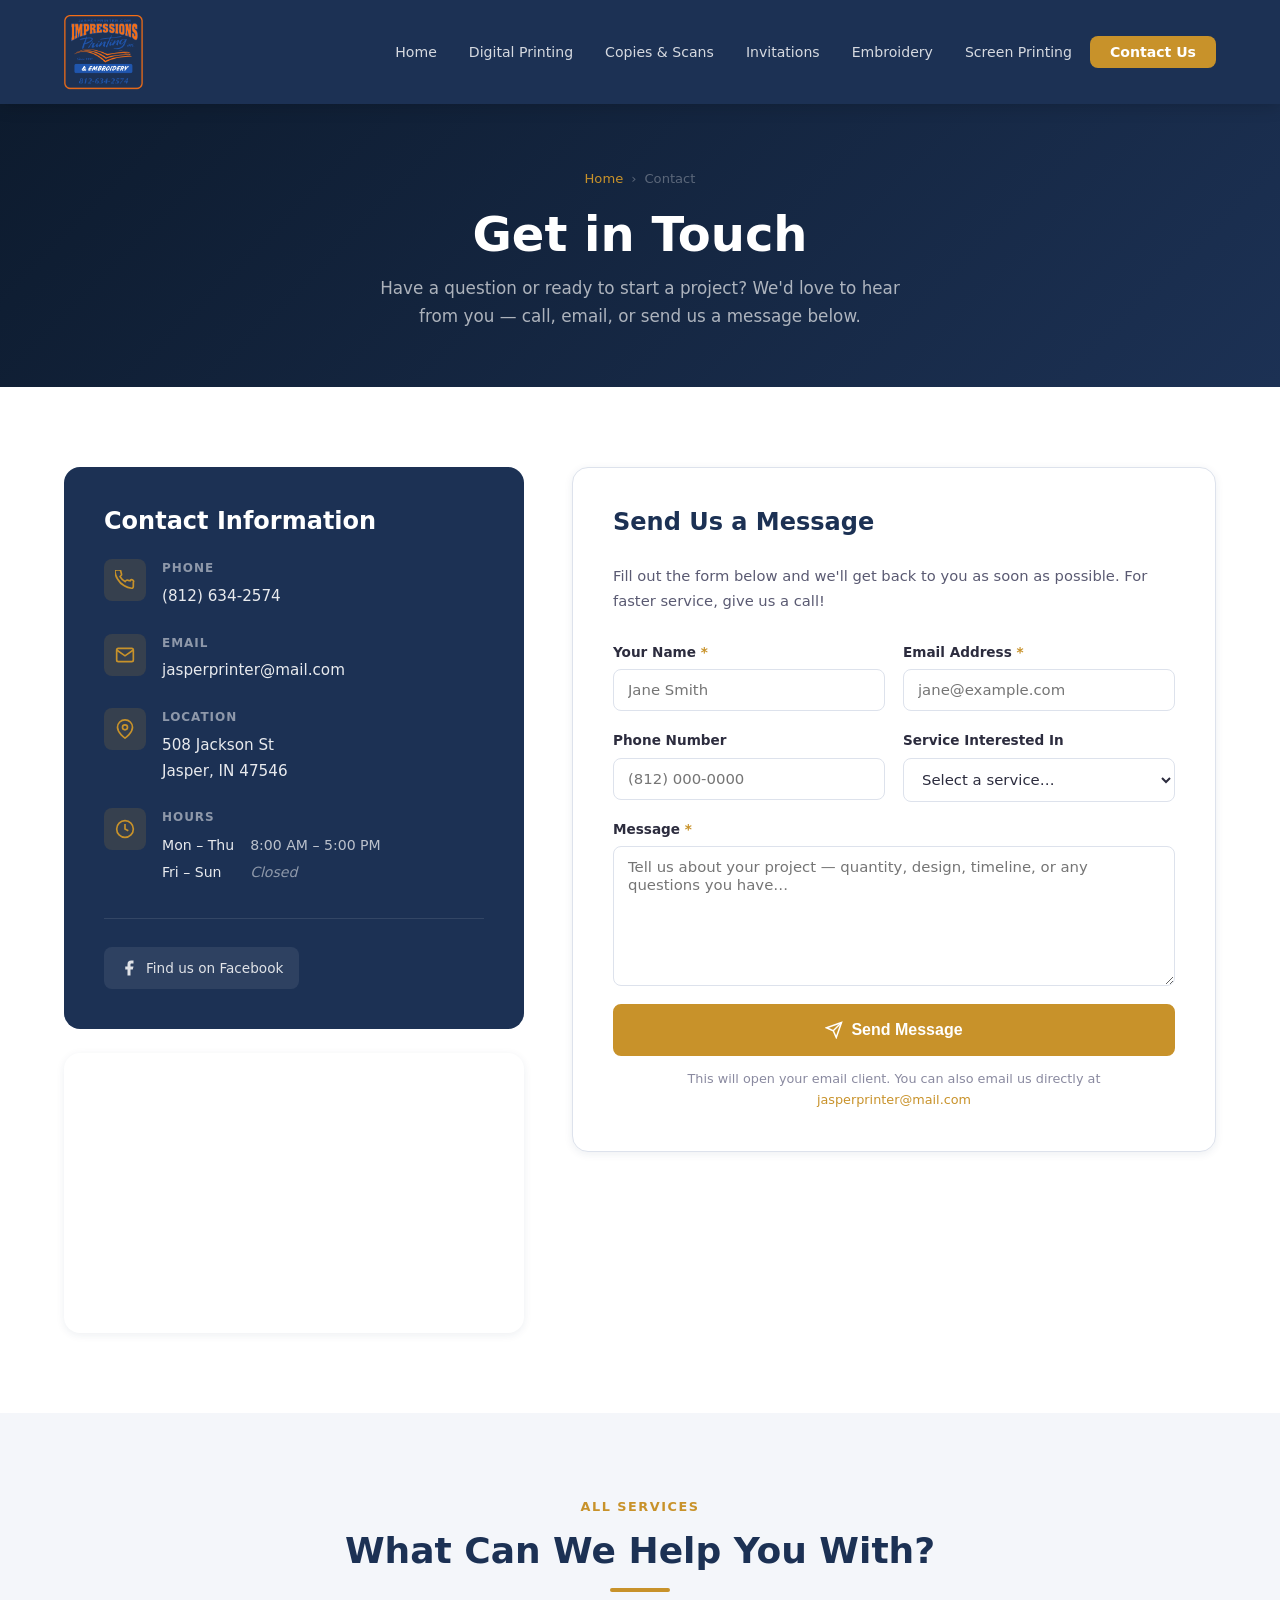
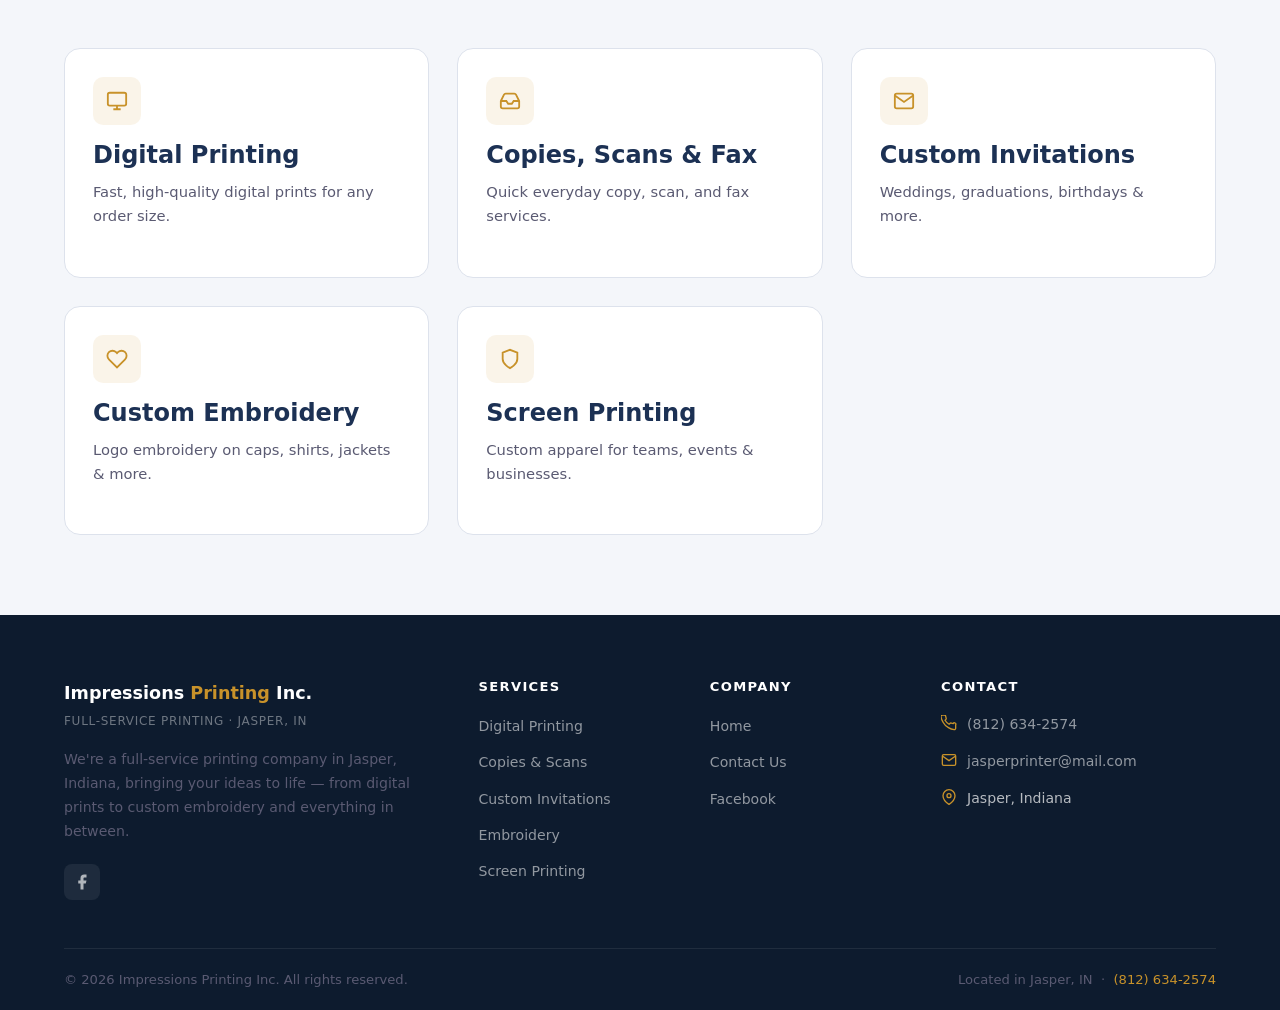
==== commit ffde2fb5: "added logo to nav bar" ====
--- a/contact.html
+++ b/contact.html
@@ -14,8 +14,7 @@
   <nav class="nav" role="navigation" aria-label="Main navigation">
     <div class="container nav__inner">
       <a href="index.html" class="nav__brand">
-        <span class="nav__brand-name">Impressions <span>Printing</span></span>
-        <span class="nav__brand-tagline">Jasper, Indiana</span>
+        <img src="images/Impressions%20%26%20embroidery%20logoo%202021.png" alt="Impressions Printing Inc. — Home" class="nav__logo" />
       </a>
       <ul class="nav__links" role="list">
         <li><a href="index.html">Home</a></li>
--- a/css/style.css
+++ b/css/style.css
@@ -24,7 +24,7 @@
   --radius:         8px;
   --radius-lg:      16px;
   --transition:     0.25s ease;
-  --nav-height:     72px;
+  --nav-height:     104px;
   --max-width:      1200px;
 }
 
@@ -179,21 +179,16 @@
 }
 .nav__brand {
   display: flex;
-  flex-direction: column;
-  line-height: 1.15;
-}
-.nav__brand-name {
-  font-size: 1.15rem;
-  font-weight: 800;
-  color: #fff;
-  letter-spacing: -0.01em;
-}
-.nav__brand-name span { color: var(--accent); }
-.nav__brand-tagline {
-  font-size: 0.68rem;
-  color: rgba(255,255,255,0.55);
-  letter-spacing: 0.06em;
-  text-transform: uppercase;
+  align-items: center;
+}
+.nav__logo {
+  height: 85px;
+  width: auto;
+  display: block;
+  margin-top: 10px;
+}
+@media (max-width: 768px) {
+  .nav__logo { height: 54px; margin-top: 6px; }
 }
 .nav__links {
   display: flex;
@@ -562,6 +557,17 @@
 }
 .footer__bottom p { font-size: 0.82rem; }
 
+/* Ensure images cover their containers and are panned down ~20% on mobile so main subject is visible */
+.service-card__image img,
+.feature-row__image img,
+.service-image,
+.feature-image {
+    width: 100%;
+    height: 100%;
+    object-fit: cover;
+    object-position: 50% 60%;
+}
+
 /* ── Shared Responsive ──────────────────────────────────────── */
 @media (max-width: 1024px) {
   .feature-row__image { flex: 0 0 340px; }
@@ -569,7 +575,7 @@
 }
 
 @media (max-width: 768px) {
-  :root { --nav-height: 64px; }
+  :root { --nav-height: 72px; }
   .section { padding: 56px 0; }
   .nav__links { display: none; }
   .nav__hamburger { display: flex; }
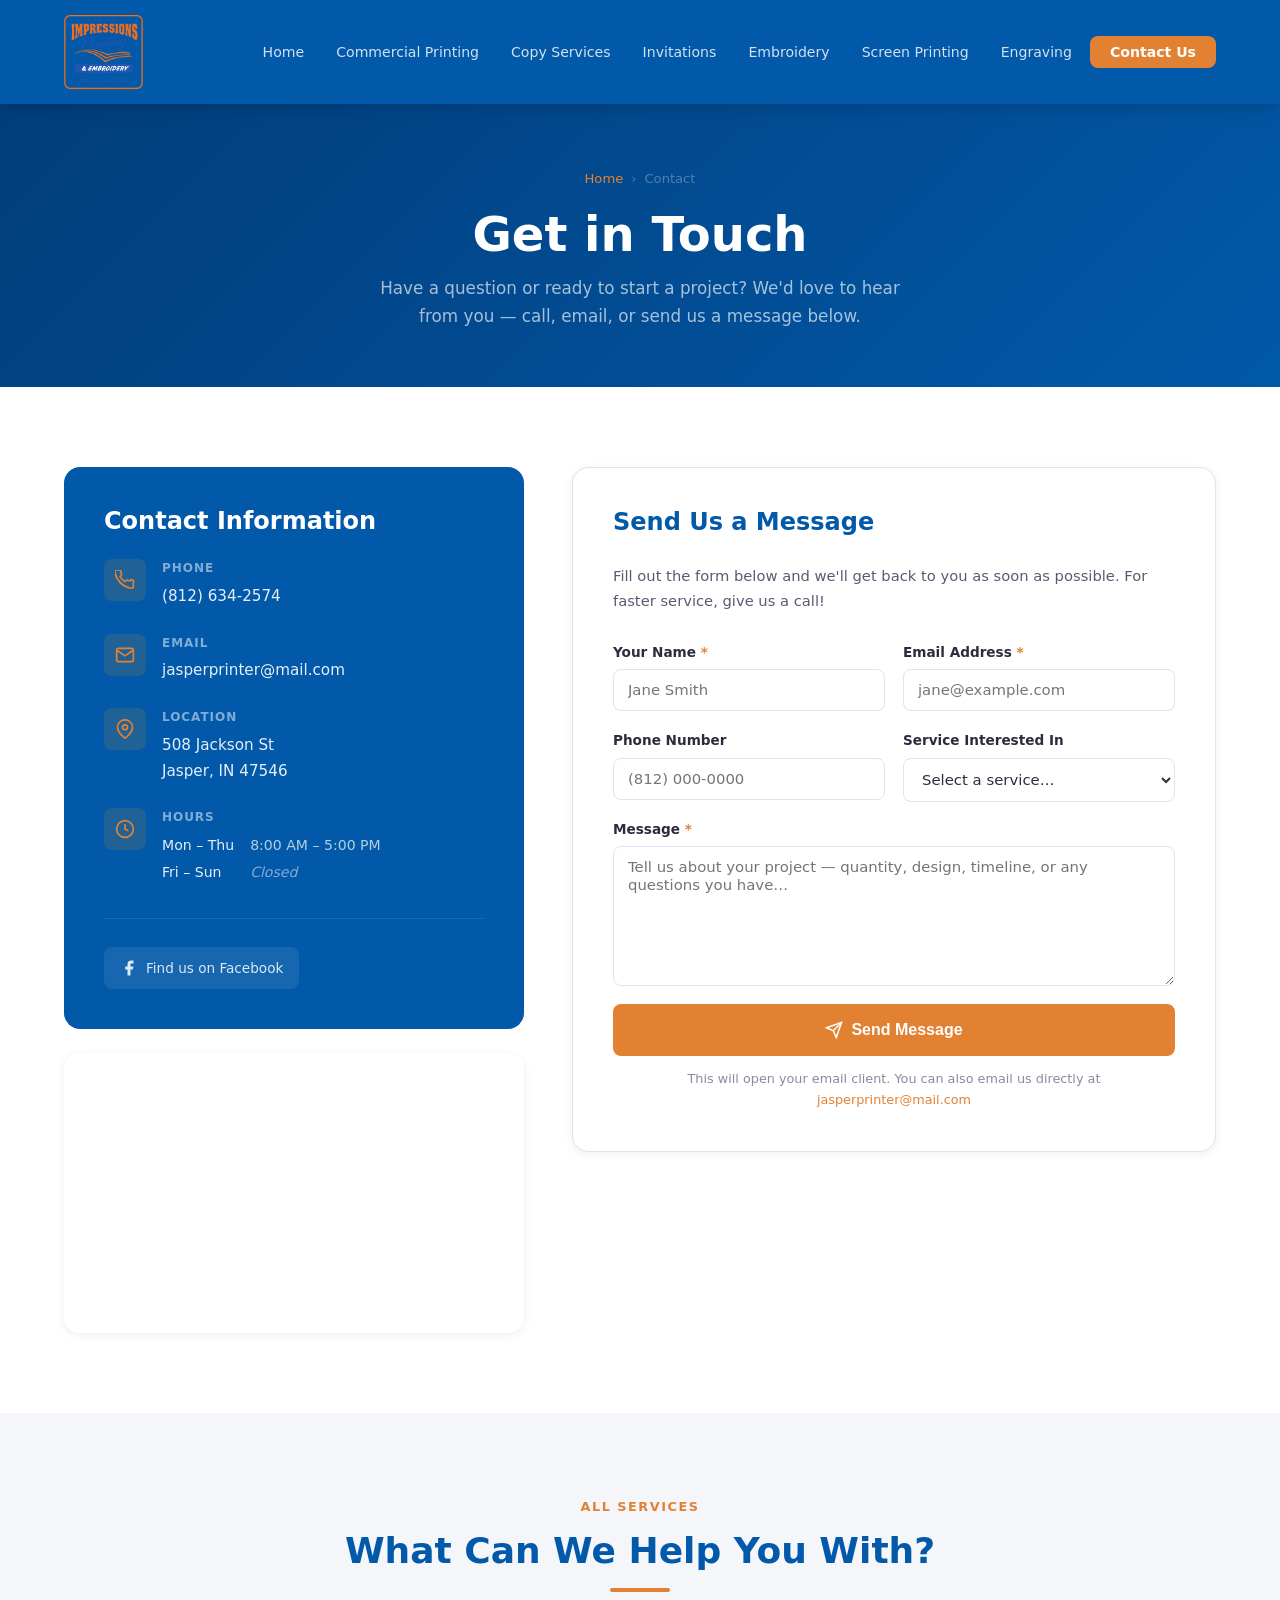
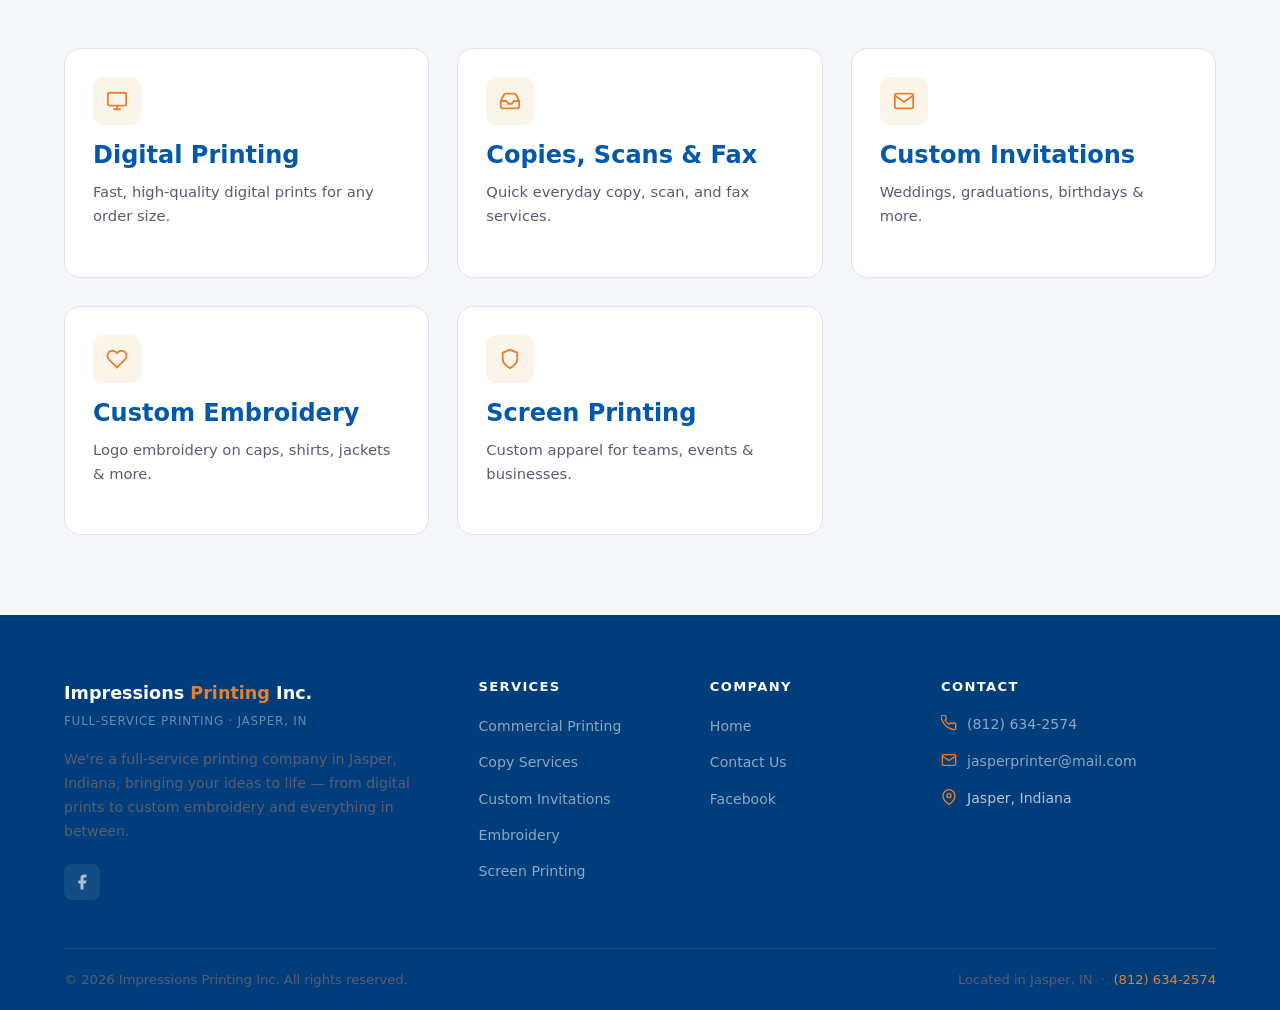
==== commit bd6d48db: "add new page and photos" ====
--- a/contact.html
+++ b/contact.html
@@ -18,11 +18,12 @@
       </a>
       <ul class="nav__links" role="list">
         <li><a href="index.html">Home</a></li>
-        <li><a href="digital-printing.html">Digital Printing</a></li>
-        <li><a href="copies-scans-fax.html">Copies &amp; Scans</a></li>
+        <li><a href="digital-printing.html">Commercial Printing</a></li>
+        <li><a href="copies-scans-fax.html">Copy Services</a></li>
         <li><a href="invitations.html">Invitations</a></li>
         <li><a href="embroidery.html">Embroidery</a></li>
         <li><a href="screen-printing.html">Screen Printing</a></li>
+        <li><a href="engraving.html">Engraving</a></li>
         <li><a href="contact.html" class="nav__cta active">Contact Us</a></li>
       </ul>
       <button class="nav__hamburger" id="hamburger" aria-label="Open menu" aria-expanded="false">
@@ -32,11 +33,12 @@
   </nav>
   <div class="nav__mobile" id="mobileNav">
     <a href="index.html">Home</a>
-    <a href="digital-printing.html">Digital Printing</a>
-    <a href="copies-scans-fax.html">Copies &amp; Scans</a>
+    <a href="digital-printing.html">Commercial Printing</a>
+    <a href="copies-scans-fax.html">Copy Services</a>
     <a href="invitations.html">Invitations</a>
     <a href="embroidery.html">Embroidery</a>
     <a href="screen-printing.html">Screen Printing</a>
+    <a href="engraving.html">Engraving</a>
     <a href="contact.html" class="active">Contact Us</a>
   </div>
 
@@ -254,8 +256,8 @@
         <div class="footer__col">
           <h5>Services</h5>
           <ul class="footer__links">
-            <li><a href="digital-printing.html">Digital Printing</a></li>
-            <li><a href="copies-scans-fax.html">Copies &amp; Scans</a></li>
+            <li><a href="digital-printing.html">Commercial Printing</a></li>
+            <li><a href="copies-scans-fax.html">Copy Services</a></li>
             <li><a href="invitations.html">Custom Invitations</a></li>
             <li><a href="embroidery.html">Embroidery</a></li>
             <li><a href="screen-printing.html">Screen Printing</a></li>
--- a/css/style.css
+++ b/css/style.css
@@ -6,11 +6,11 @@
 
 /* ── Variables ─────────────────────────────────────────────── */
 :root {
-  --primary:        #1C3154;
-  --primary-hover:  #243D68;
-  --accent:         #C8922A;
-  --accent-hover:   #DDA535;
-  --dark:           #0D1B2E;
+  --primary:        #0259A9;
+  --primary-hover:  #1A6DBF;
+  --accent:         #E38132;
+  --accent-hover:   #F0924A;
+  --dark:           #013D7A;
   --text:           #2C2C3E;
   --text-secondary: #5A5A72;
   --text-light:     #8A8AA0;
